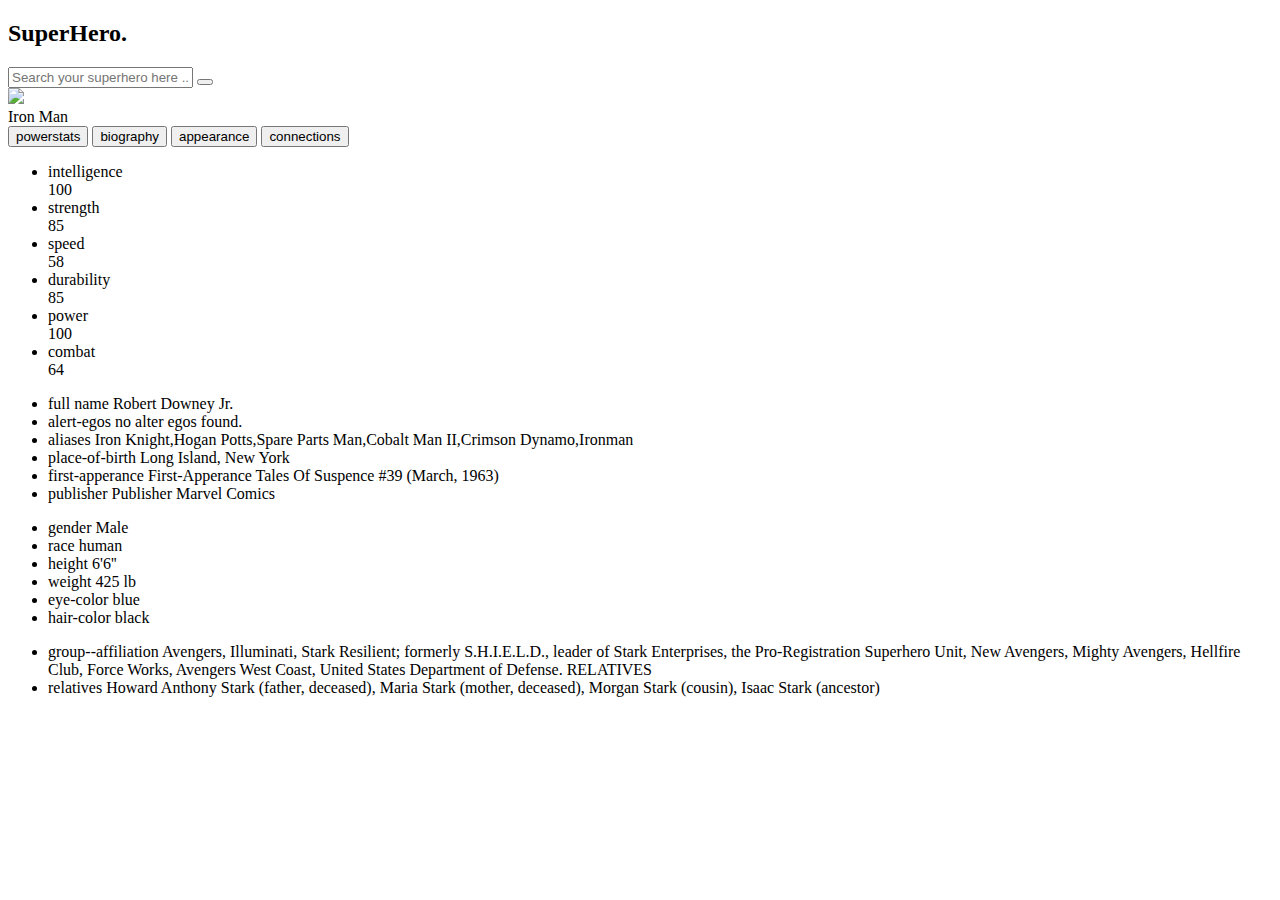
==== hunter.html @ 1eddd5ac "hunter.html" ====
<!DOCTYPE html>
<html lang="en">
<head>
    <meta charset="UTF-8">
    <meta http-equiv="X-UA-Compatible" content="IE=edge">
    <meta name="viewport" content="width=device-width, initial-scale=1.0">
    <title>Find Your SuperHero</title>
    <link rel = "stylesheet" href = "hunter.css">
    <link rel="stylesheet" href="https://cdnjs.cloudflare.com/ajax/libs/font-awesome/6.1.1/css/all.min.css" integrity="sha512-KfkfwYDsLkIlwQp6LFnl8zNdLGxu9YAA1QvwINks4PhcElQSvqcyVLLD9aMhXd13uQjoXtEKNosOWaZqXgel0g==" crossorigin="anonymous" referrerpolicy="no-referrer" />
</head>
<body>
    
    <div class = "main-wrapper">
        <div class = "app">
            <!-- app header -->
            <div class = "app-header">
                <h2 class = "app-header-title">Super<span>Hero.</span></h2>
                <form class = "app-header-search">
                    <input type = "text" class = "form-control" placeholder="Search your superhero here ..." name = "search">
                    <button type = "submit" class = "search-btn">
                        <i class = "fas fa-search"></i>
                    </button>
                    <div class = "search-list" id = "search-list">
                        <!-- <div class = "search-list-item">
                            <img src = "images/thumbnail-batman.jpg" alt = "">
                            <p>Batman</p>
                        </div> -->
                    </div>
                </form>
            </div>
            <!-- end of app header -->

            <div class = "app-body">
                <div class = "app-body-content">
                    <!-- app body thumbnail -->
                    <div class = "app-body-content-thumbnail">
                        <img src = "iron.jpg">
                    </div>
                    <!-- end of app body thumbnail -->
                    
                    <div class = "app-body-content-list">
                        <div class = "name">Iron Man</div>

                        <!-- tabs head -->
                        <div class = "app-body-tabs-head">
                            <button type = "button" class = "tab-head-single" data-id = "1">
                                <span>powerstats</span>
                            </button>
                            <button type = "button" class = "tab-head-single" data-id = "2">
                                <span>biography</span>
                            </button>
                            <button type = "button" class = "tab-head-single" data-id = "3">
                                <span>appearance</span>
                            </button>
                            <button type = "button" class = "tab-head-single" data-id = "4">
                                <span>connections</span>
                            </button>
                        </div>
                        <!-- end of tabs head -->

                        <!-- tabs body -->
                        <div class = "app-body-tabs-body">
                            <!-- powerstats tab -->
                            <ul class = "tab-body-single powerstats">
                                <li>
                                    <div>
                                        <i class = "fa-solid fa-shield-halved"></i>
                                        <span>intelligence</span>
                                    </div>
                                    <span>100</span>
                                </li>
                                <li>
                                    <div>
                                        <i class = "fa-solid fa-shield-halved"></i>
                                        <span>strength</span>
                                    </div>
                                    <span>85</span>
                                </li>
                                <li>
                                    <div>
                                        <i class = "fa-solid fa-shield-halved"></i>
                                        <span>speed</span>
                                    </div>
                                    <span>58</span>
                                </li>
                                <li>
                                    <div>
                                        <i class = "fa-solid fa-shield-halved"></i>
                                        <span>durability</span>
                                    </div>
                                    <span>85</span>
                                </li>
                                <li>
                                    <div>
                                        <i class = "fa-solid fa-shield-halved"></i>
                                        <span>power</span>
                                    </div>
                                    <span>100</span>
                                </li>
                                <li>
                                    <div>
                                        <i class = "fa-solid fa-shield-halved"></i>
                                        <span>combat</span>
                                    </div>
                                    <span>64</span>
                                </li>
                            </ul>
                            <!-- end of powerstats tab -->

                            <!-- biography tab -->
                            <ul class = "tab-body-single biography">
                                <li>
                                    <span>full name</span>
                                    <span>Robert Downey Jr.</span>
                                </li>
                                <li>
                                    <span>alert-egos</span>
                                    <span>no alter egos found.</span>
                                </li>
                                <li>
                                    <span>aliases</span>
                                    <span>Iron Knight,Hogan Potts,Spare Parts Man,Cobalt Man II,Crimson Dynamo,Ironman</span>
                                </li>
                                <li>
                                    <span>place-of-birth</span>
                                    <span>Long Island, New York</span>
                                </li>
                                <li>
                                    <span>first-apperance</span>
                                    <span>First-Apperance Tales Of Suspence #39 (March, 1963)</span>
                                </li>
                                <li>
                                    <span>publisher</span>
                                    <span>Publisher Marvel Comics</span>
                                </li>
                            </ul>
                            <!-- end of biography tab -->

                            <!-- appearance -->
                            <ul class = "tab-body-single appearance">
                                <li>
                                    <span>
                                        <i class = "fas fa-star"></i> gender
                                    </span>
                                    <span>Male</span>
                                </li>
                                <li>
                                    <span>
                                        <i class = "fas fa-star"></i> race
                                    </span>
                                    <span>human</span>
                                </li>
                                <li>
                                    <span>
                                        <i class = "fas fa-star"></i> height
                                    </span>
                                    <span>6'6''</span>
                                </li>
                                <li>
                                    <span>
                                        <i class = "fas fa-star"></i> weight
                                    </span>
                                    <span>425 lb</span>
                                </li>
                                <li>
                                    <span>
                                        <i class = "fas fa-star"></i> eye-color
                                    </span>
                                    <span>blue</span>
                                </li>
                                <li>
                                    <span>
                                        <i class = "fas fa-star"></i> hair-color
                                    </span>
                                    <span>black</span>
                                </li>
                            </ul>
                            <!-- end of appearance -->

                            <!-- connections -->
                            <ul class = "tab-body-single connections">
                                <li>
                                    <span>group--affiliation</span>
                                    <span>Avengers, Illuminati, Stark Resilient; formerly S.H.I.E.L.D., leader of Stark Enterprises, the Pro-Registration Superhero Unit, New Avengers, Mighty Avengers, Hellfire Club, Force Works, Avengers West Coast, United States Department of Defense.
                                        RELATIVES</span>
                                </li>
                                <li>
                                    <span>relatives</span>
                                    <span>Howard Anthony Stark (father, deceased), Maria Stark (mother, deceased), Morgan Stark (cousin), Isaac Stark (ancestor)</span>
                                </li>
                            </ul>
                            <!-- end of connections -->
                        </div>
                        <!-- end of tabs body -->
                    </div>
                </div>
            </div>
        </div>
    </div>
    

    <script src = "hunter.js"></script>
</body>
</html>
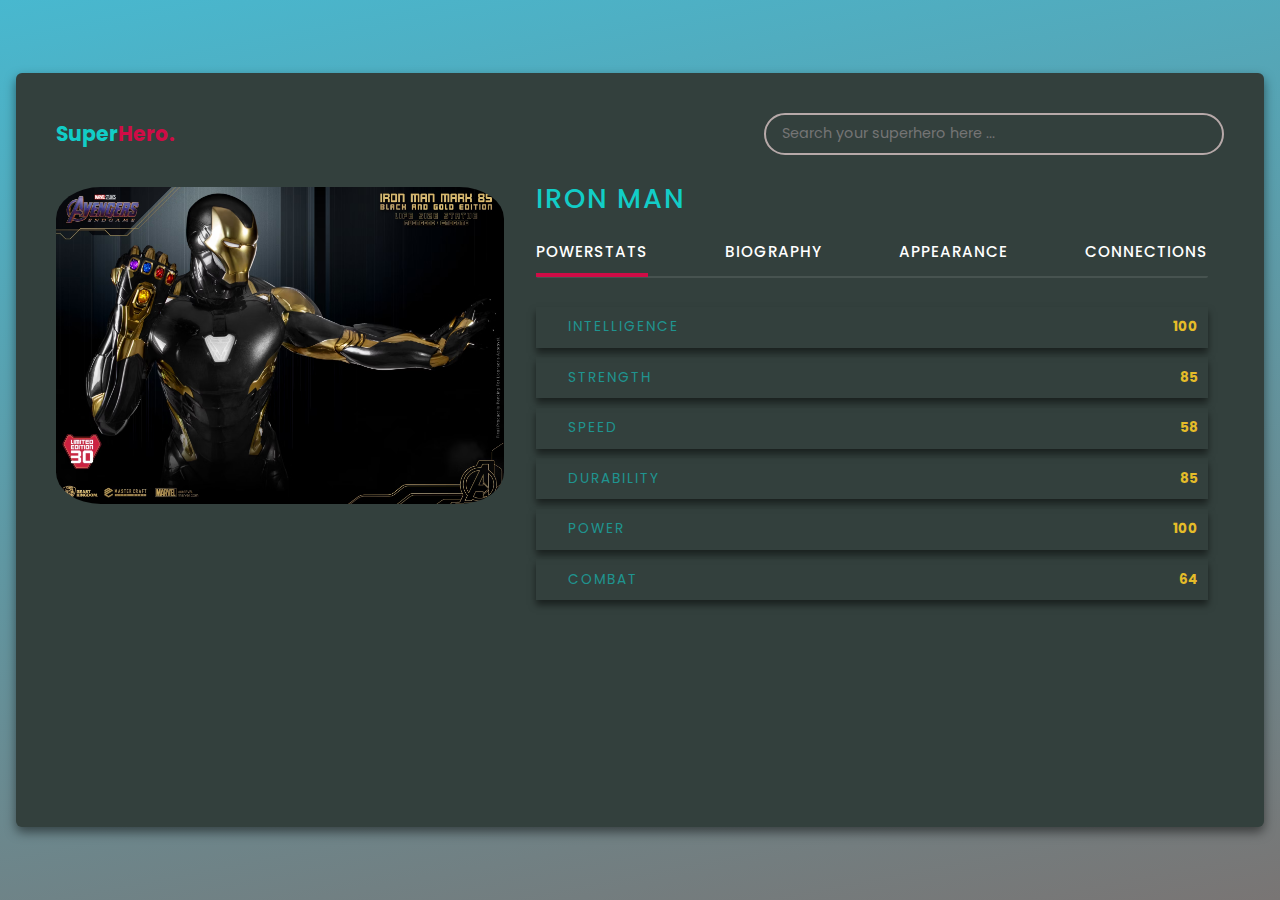
==== commit 17963d32: "Update hunter.html" ====
--- a/hunter.html
+++ b/hunter.html
@@ -4,7 +4,7 @@
     <meta charset="UTF-8">
     <meta http-equiv="X-UA-Compatible" content="IE=edge">
     <meta name="viewport" content="width=device-width, initial-scale=1.0">
-    <title>Find Your SuperHero</title>
+    <title> SuperHero Hunter</title>
     <link rel = "stylesheet" href = "hunter.css">
     <link rel="stylesheet" href="https://cdnjs.cloudflare.com/ajax/libs/font-awesome/6.1.1/css/all.min.css" integrity="sha512-KfkfwYDsLkIlwQp6LFnl8zNdLGxu9YAA1QvwINks4PhcElQSvqcyVLLD9aMhXd13uQjoXtEKNosOWaZqXgel0g==" crossorigin="anonymous" referrerpolicy="no-referrer" />
 </head>
@@ -201,4 +201,4 @@
 
     <script src = "hunter.js"></script>
 </body>
-</html>+</html>
--- a/hunter.css
+++ b/hunter.css
@@ -0,0 +1,413 @@
+@import url('https://fonts.googleapis.com/css2?family=Poppins:ital,wght@0,200;0,300;0,400;0,500;0,600;0,700;0,800;0,900;1,200;1,400;1,500;1,600;1,700;1,800&display=swap');
+
+:root{
+    --poppins-font: 'Poppins', sans-serif;
+    --dark-color: #33403d;
+    --red-color: #cf0c46;
+    --light-color: #9c9895;
+    --grey-color: #b7a9a9;
+    --yellow-color: #e5bc29;
+}
+*{
+    padding: 0;
+    margin: 0;
+    -webkit-box-sizing: border-box;
+            box-sizing: border-box;
+}
+html{
+    font-size: 8px;
+}
+body{
+    font-size: 1.7rem;
+    min-height: 100vh;
+    background: var(--red-color);
+    background: -o-linear-gradient(281deg, #cb1f1f 0%, #18b2ba 100%);
+    background: linear-gradient(169deg, #48b8cf 0%, #797574 100%);
+    line-height: 1.6;
+    font-family: var(--poppins-font);
+    display: -webkit-box;
+    display: -ms-flexbox;
+    display: flex;
+    -webkit-box-align: center;
+        -ms-flex-align: center;
+            align-items: center;
+    -webkit-box-pack: stretch;
+        -ms-flex-pack: stretch;
+            justify-content: stretch;
+}
+button, input{
+    font-family: inherit;
+    font-size: 1.8rem;
+    outline: 0;
+    border: none;
+    background-color: transparent;
+}
+li{
+    list-style-type: none;
+}
+img{
+    width: 100%;
+    display: block;
+    border-radius: 10%;
+}
+.main-wrapper{
+    max-width: 1280px;
+    width: 100%;
+    margin: 0 auto;
+}
+.app{
+    background-color: var(--dark-color);
+    margin: 2rem;
+    padding: 5rem;
+    border-radius: 6px;
+    color: #12cdc7;
+    -webkit-box-shadow: 0px 5px 11px 0px rgba(0, 0, 0, 0.5);
+            box-shadow: 0px 5px 11px 0px rgba(0, 0, 0, 0.5);
+}
+.app-header{
+    display: -webkit-box;
+    display: -ms-flexbox;
+    display: flex;
+    -webkit-box-align: center;
+        -ms-flex-align: center;
+            align-items: center;
+    -webkit-box-pack: justify;
+        -ms-flex-pack: justify;
+            justify-content: space-between;
+}
+.app-header-title span{
+    color: var(--red-color);
+}
+.app-header-search{
+    border: 2px solid var(--grey-color);
+    border-radius: 3rem;
+    padding: 1rem 2rem;
+    position: relative;
+}
+.app-header-search .form-control{
+    min-width: 420px;
+    color: #ffffff;
+}
+.app-header-search .search-btn{
+    color: var(--grey-color);
+    font-size: 2.3rem;
+    cursor: pointer;
+}
+
+/* search list */
+.search-list{
+    z-index: 10;
+    position: absolute;
+    top: calc(100% + 1rem);
+    left: 0;
+    background-color: var(--light-color);
+    width: 100%;
+    max-height: 400px;
+    overflow-y: scroll;
+}
+.search-list::-webkit-scrollbar{
+    width: 7px;
+}
+.search-list::-webkit-scrollbar-track{
+    -webkit-box-shadow: inset 0 0 6px rgba(0, 0, 0, 0.3);
+            box-shadow: inset 0 0 6px rgba(0, 0, 0, 0.3);
+}
+.search-list::-webkit-scrollbar-thumb{
+    background-color: var(--red-color);
+    border-radius: 5px;
+}
+.search-list-item{
+    display: -webkit-box;
+    display: -ms-flexbox;
+    display: flex;
+    -webkit-box-align: center;
+        -ms-flex-align: center;
+            align-items: center;
+    background-color: var(--dark-color);
+    padding: 0.4rem 0;
+}
+.search-list-item img{
+    width: 50px;
+    margin-right: 2rem;
+}
+.search-list-item p{
+    font-weight: 700;
+    cursor: pointer;
+}
+
+/* app body */
+.app-body{
+    margin-top: 4rem;
+    height: 600px;
+    overflow-y: scroll;
+}
+.app-body::-webkit-scrollbar{
+    width: 7px;
+}
+.app-body::-webkit-scrollbar-track{
+    -webkit-box-shadow: inset 0 0 6px rgba(0, 0, 0, 0.3);
+            box-shadow: inset 0 0 6px rgba(0, 0, 0, 0.3);
+}
+.app-body::-webkit-scrollbar-thumb{
+    background-color: var(--red-color);
+    border-radius: 10px;
+}
+
+/* app body tabs heads */
+.app-body-tabs-head{
+    display: -webkit-box;
+    display: -ms-flexbox;
+    display: flex;
+    -webkit-box-align: center;
+        -ms-flex-align: center;
+            align-items: center;
+    -webkit-box-pack: justify;
+        -ms-flex-pack: justify;
+            justify-content: space-between;
+    border-bottom: 2px solid rgba(255, 255, 255, 0.1);
+    border-radius: 2px;
+    padding-bottom: 1.6rem;
+    margin: 2.4rem 0;
+}
+.tab-head-single{
+    text-transform: uppercase;
+    letter-spacing: 1px;
+    position: relative;
+    font-weight: 500;
+    font-size: 1.9rem;
+    color: #fff;
+    cursor: pointer;
+    -webkit-transition: all 300ms ease-in-out;
+    -o-transition: all 300ms ease-in-out;
+    transition: all 300ms ease-in-out;
+}
+.tab-head-single:hover{
+    opacity: 0.9;
+}
+.tab-head-single.active-tab::after{
+    content: "";
+    position: absolute;
+    left: 0;
+    bottom: -1.7rem;
+    width: 100%;
+    height: 4px;
+    background-color: var(--red-color);
+}
+
+/* app body content */
+.app-body-content{
+    display: grid;
+    grid-template-columns: 2fr 3fr;
+    -webkit-column-gap: 4rem;
+       -moz-column-gap: 4rem;
+            column-gap: 4rem;
+    margin-right: 2rem;
+}
+.app-body-content-thumbnail{
+    width: 100%;
+    border-radius: 6px;
+    overflow: hidden;
+}
+.app-body-content-list .name{
+    text-transform: uppercase;
+    letter-spacing: 2px;
+    font-size: 3.4rem;
+    font-weight: 500;
+    margin-top: -1.2rem;
+}
+.app-body-tabs-body{
+    margin-top: 3.6rem;
+}
+
+/* powerstats */
+.powerstats{
+    display: none;
+}
+.powerstats li{
+    display: -webkit-box;
+    display: -ms-flexbox;
+    display: flex;
+    -webkit-box-pack: justify;
+        -ms-flex-pack: justify;
+            justify-content: space-between;
+    margin: 1.2rem auto;
+    padding: 1.2rem;
+    -webkit-box-shadow: 0 5px 7px 0 rgba(0, 0, 0, 0.5);
+            box-shadow: 0 5px 7px 0 rgba(0, 0, 0, 0.5);
+}
+.powerstats li div i{
+    color: var(--red-color);
+}
+.powerstats li div span{
+    text-transform: uppercase;
+    letter-spacing: 2px;
+    border-radius: 7px;
+    padding: 0 1.2rem;
+    margin: 0 1.6rem;
+    opacity: 0.6;
+    font-size: 1.7rem;
+}
+.powerstats li > span{
+    color: var(--yellow-color);
+    font-weight: 700;
+}
+/* biography */
+.biography{
+    display: none;
+}
+.biography li{
+    margin: 3.4rem 0;
+}
+.biography li span{
+    text-transform: capitalize;
+    font-weight: 600;
+    font-size: 1.9rem;
+}
+.biography li span:first-child{
+    font-weight: 600;
+    color: var(--grey-color);
+    margin-right: 1rem;
+}
+.biography li span:last-child{
+    font-weight: 300;
+}
+
+/* appearance */
+.appearance{
+    display: none;
+}
+.appearance li{
+    margin: 3.2rem 0;
+    display: -webkit-box;
+    display: -ms-flexbox;
+    display: flex;
+    -webkit-box-align: center;
+        -ms-flex-align: center;
+            align-items: center;
+    -webkit-box-pack: justify;
+        -ms-flex-pack: justify;
+            justify-content: space-between;
+}
+.appearance li span:first-child i{
+    color: var(--yellow-color);
+    margin-right: 1.4rem;
+}
+.appearance li span:first-child{
+    text-transform: capitalize;
+    font-weight: 600;
+    text-transform: uppercase;
+    letter-spacing: 2px;
+    margin-right: 4rem;
+}
+.appearance li span:last-child{
+    font-weight: 600;
+    text-transform: capitalize;
+    background-color: var(--red-color);
+    border-radius: 2rem;
+    padding: 0 1rem;
+    text-align: right;
+}
+
+/* connections */
+.connections{
+    display: none;
+}
+.connections li span:first-child{
+    display: block;
+    text-transform: uppercase;
+    font-weight: 600;
+    color: var(--grey-color);
+    margin: 1.6rem 0 1.6rem 4rem;
+    position: relative;
+    font-weight: 700;
+    font-size: 2rem;
+    letter-spacing: 2px;
+    margin-top: 3.6rem;
+}
+.connections li span:first-child::before{
+    content: "";
+    position: absolute;
+    top: 50%;
+    -webkit-transform: translateY(-50%);
+        -ms-transform: translateY(-50%);
+            transform: translateY(-50%);
+    left: -40px;
+    height: 3px;
+    width: 30px;
+    background-color: var(--yellow-color);
+}
+.connections li span:last-child{
+    letter-spacing: 1px;
+    line-height: 1.9;
+}
+
+@media screen and (max-width: 1200px){
+    .app-body-content{
+        grid-template-columns: 1fr 3fr;
+        -webkit-box-align: center;
+            -ms-flex-align: center;
+                align-items: center;
+    }
+    .tab-head-single{
+        margin: 1.5rem 0;
+    }
+}
+
+@media screen and (max-width: 1000px){
+    .app-body-content-list .name{
+        text-align: center;
+        margin-top: 1.8rem;
+    }
+    .app-body-content{
+        grid-template-columns: 1fr;
+        row-gap: 4rem;
+        max-width: 680px;
+        margin-right: auto;
+        margin-left: auto;
+    }
+    .app-body-content-thumbnail{
+        max-width: 400px;
+        margin: 0 auto;
+    }
+}
+
+@media screen and (max-width: 992px){
+    .app-header{
+        -webkit-box-orient: vertical;
+        -webkit-box-direction: normal;
+            -ms-flex-direction: column;
+                flex-direction: column;
+    }
+    .app-header-search{
+        margin-top: 2.8rem;
+    }
+}
+
+@media screen and (max-width: 768px){
+    .app-body-tabs-head{
+        -webkit-box-orient: vertical;
+        -webkit-box-direction: normal;
+            -ms-flex-direction: column;
+                flex-direction: column;
+    }
+    .app-header-search{
+        display: -webkit-box;
+        display: -ms-flexbox;
+        display: flex;
+    }
+    .app-header-search .form-control{
+        min-width: auto;
+        color: #26aab6;
+    }
+    .app-header-search .search-btn{
+        padding-left: 2rem;
+    }
+    .app-body-tabs-body{
+        margin-right: 3rem;
+    }
+}
+
+/* show-tab */
+.show-tab{
+    display: block;
+}